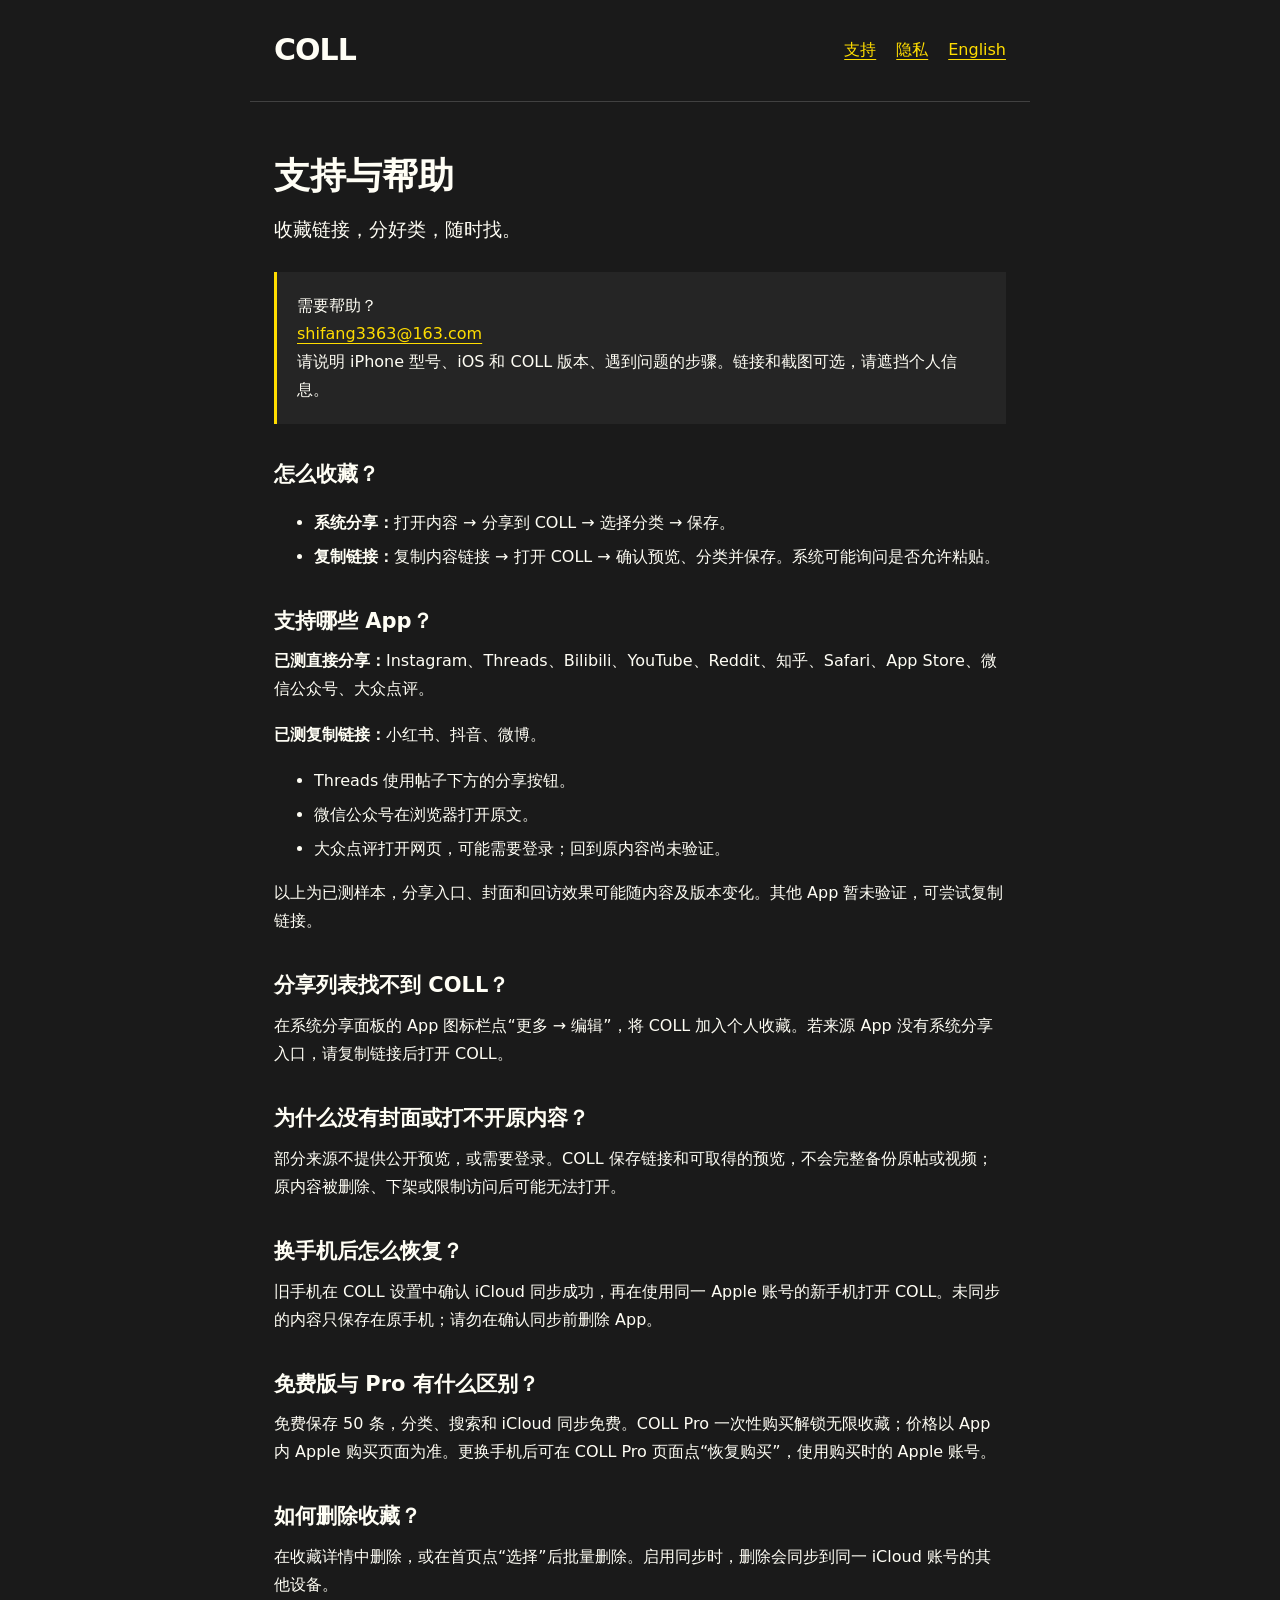
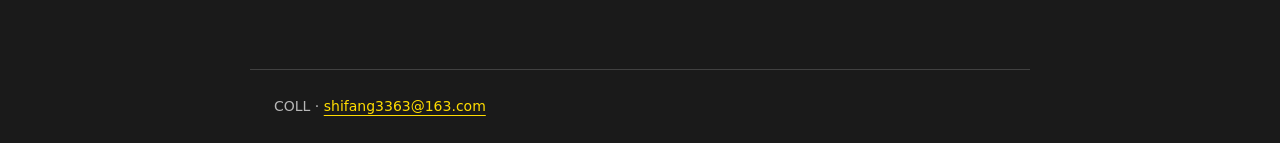
==== index.html @ 01c6724b "Publish bilingual COLL support and privacy pages" ====
<!doctype html><html lang="zh-Hans"><head><meta charset="utf-8"><meta name="viewport" content="width=device-width,initial-scale=1"><meta name="description" content="支持与帮助 · COLL"><title>支持与帮助 · COLL</title><link rel="stylesheet" href="style.css"></head><body><header><a class="brand" href="index.html">COLL</a><nav aria-label="导航"><a href="index.html">支持</a><a href="privacy.html">隐私</a><a href="support-en.html" lang="en">English</a></nav></header><main><h1>支持与帮助</h1><p class="intro">收藏链接，分好类，随时找。</p><div class="contact">需要帮助？<br><a href="mailto:shifang3363@163.com">shifang3363@163.com</a><br>请说明 iPhone 型号、iOS 和 COLL 版本、遇到问题的步骤。链接和截图可选，请遮挡个人信息。</div>
<h2>怎么收藏？</h2><ul><li><strong>系统分享：</strong>打开内容 → 分享到 COLL → 选择分类 → 保存。</li><li><strong>复制链接：</strong>复制内容链接 → 打开 COLL → 确认预览、分类并保存。系统可能询问是否允许粘贴。</li></ul>
<h2>支持哪些 App？</h2><p><strong>已测直接分享：</strong>Instagram、Threads、Bilibili、YouTube、Reddit、知乎、Safari、App Store、微信公众号、大众点评。</p><p><strong>已测复制链接：</strong>小红书、抖音、微博。</p><ul><li>Threads 使用帖子下方的分享按钮。</li><li>微信公众号在浏览器打开原文。</li><li>大众点评打开网页，可能需要登录；回到原内容尚未验证。</li></ul><p>以上为已测样本，分享入口、封面和回访效果可能随内容及版本变化。其他 App 暂未验证，可尝试复制链接。</p>
<h2>分享列表找不到 COLL？</h2><p>在系统分享面板的 App 图标栏点“更多 → 编辑”，将 COLL 加入个人收藏。若来源 App 没有系统分享入口，请复制链接后打开 COLL。</p>
<h2>为什么没有封面或打不开原内容？</h2><p>部分来源不提供公开预览，或需要登录。COLL 保存链接和可取得的预览，不会完整备份原帖或视频；原内容被删除、下架或限制访问后可能无法打开。</p>
<h2>换手机后怎么恢复？</h2><p>旧手机在 COLL 设置中确认 iCloud 同步成功，再在使用同一 Apple 账号的新手机打开 COLL。未同步的内容只保存在原手机；请勿在确认同步前删除 App。</p>
<h2>免费版与 Pro 有什么区别？</h2><p>免费保存 50 条，分类、搜索和 iCloud 同步免费。COLL Pro 一次性购买解锁无限收藏；价格以 App 内 Apple 购买页面为准。更换手机后可在 COLL Pro 页面点“恢复购买”，使用购买时的 Apple 账号。</p>
<h2>如何删除收藏？</h2><p>在收藏详情中删除，或在首页点“选择”后批量删除。启用同步时，删除会同步到同一 iCloud 账号的其他设备。</p></main><footer>COLL · <a href="mailto:shifang3363@163.com">shifang3363@163.com</a></footer></body></html>
---- style.css ----
*{box-sizing:border-box}body{margin:0;background:#1a1a1a;color:#fffef5;font:16px/1.75 system-ui,-apple-system,sans-serif}main,header,footer{max-width:780px;margin:auto;padding:24px}header{display:flex;align-items:center;justify-content:space-between;gap:20px;border-bottom:1px solid #414141}a{color:#ffdd00;text-underline-offset:4px}nav{display:flex;gap:20px;flex-wrap:wrap}.brand{font-size:30px;font-weight:900;letter-spacing:-1px;color:#fffef5;text-decoration:none}h1{font-size:36px;line-height:1.2;margin:28px 0 16px}h2{font-size:21px;margin:32px 0 8px}p{margin:8px 0 18px}.meta,footer{color:#b7b7b7;font-size:14px}.intro{font-size:19px}.contact{padding:20px;background:#252525;border-left:3px solid #ffdd00;margin:26px 0;overflow-wrap:anywhere}li{margin:6px 0}footer{border-top:1px solid #414141;margin-top:28px}@media(max-width:500px){header,main,footer{padding:20px}h1{font-size:30px}nav{gap:12px;font-size:14px}}
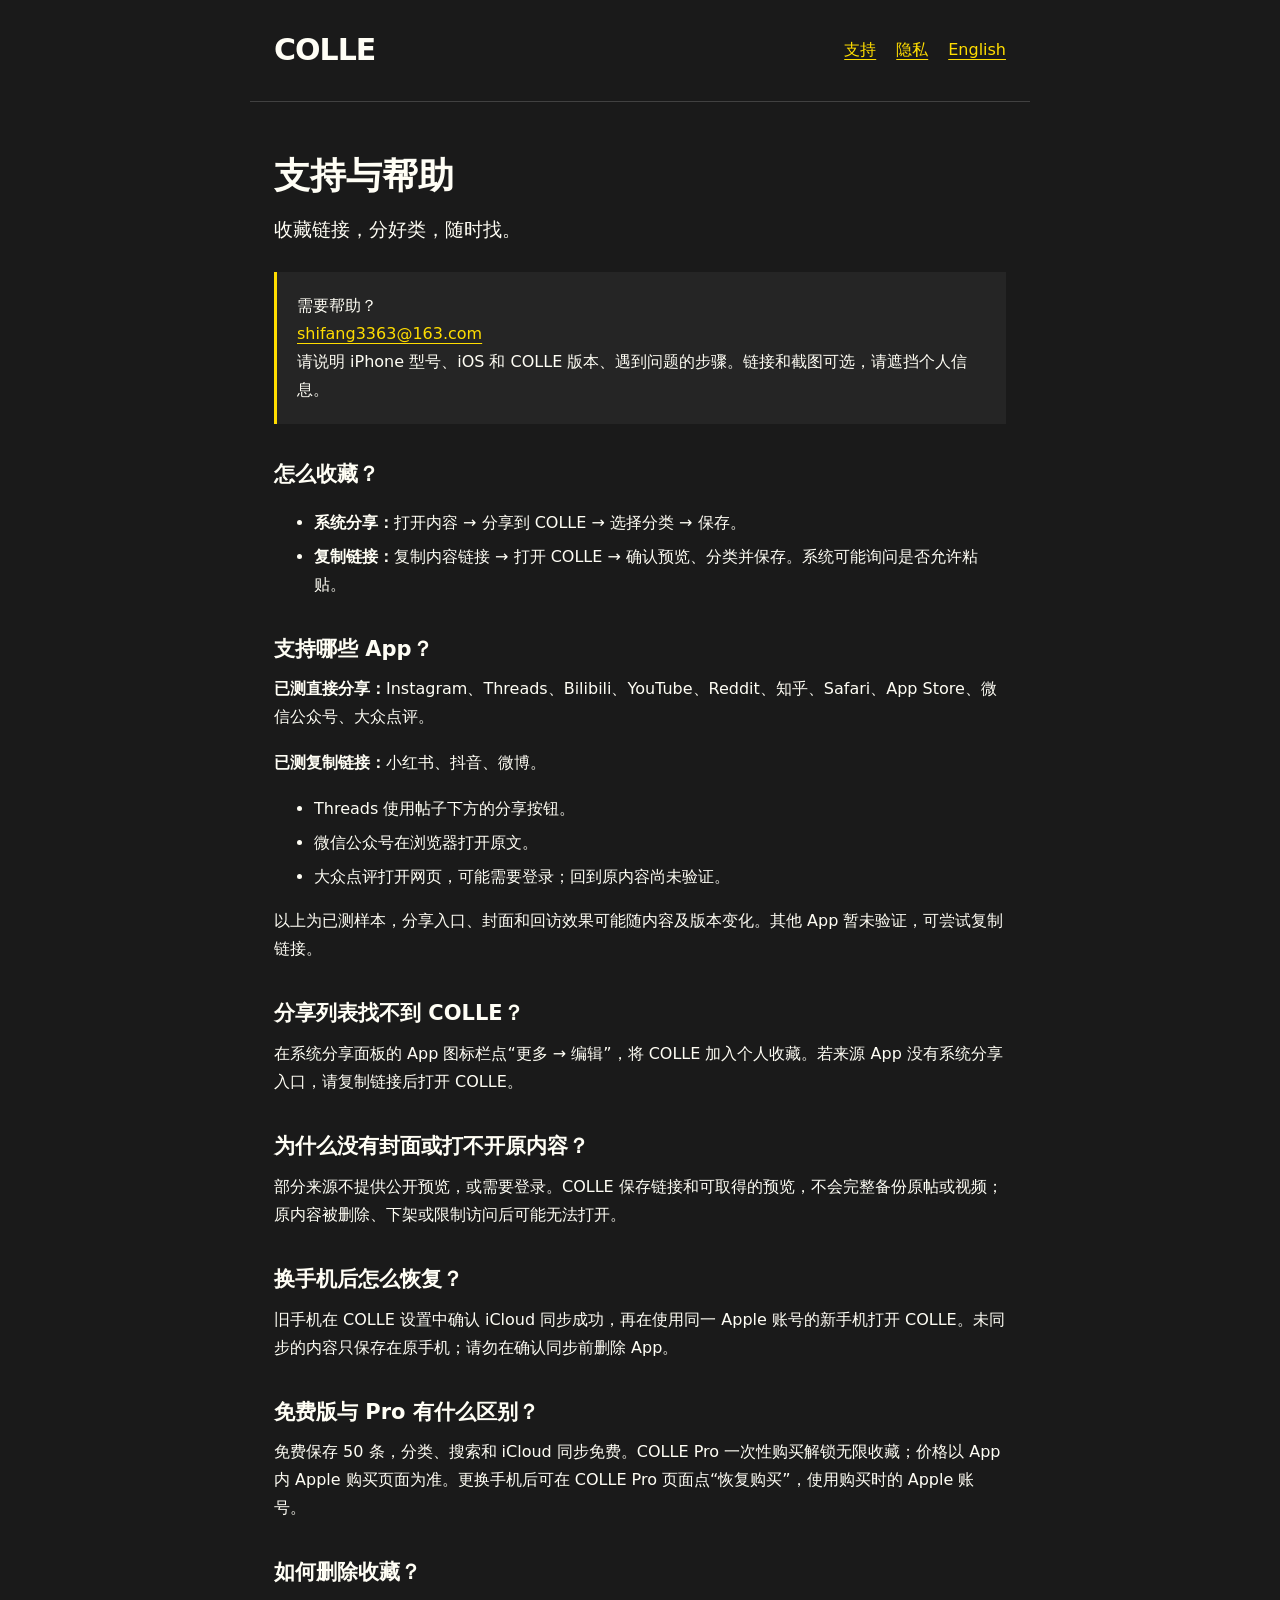
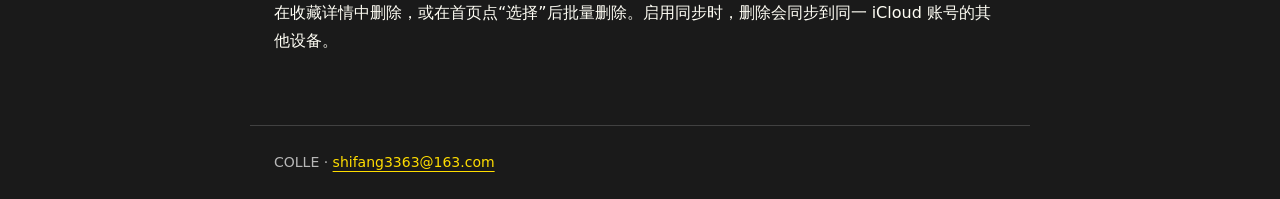
==== commit b073425e: "Rename support site branding to COLLE" ====
--- a/index.html
+++ b/index.html
@@ -1,8 +1,8 @@
-<!doctype html><html lang="zh-Hans"><head><meta charset="utf-8"><meta name="viewport" content="width=device-width,initial-scale=1"><meta name="description" content="支持与帮助 · COLL"><title>支持与帮助 · COLL</title><link rel="stylesheet" href="style.css"></head><body><header><a class="brand" href="index.html">COLL</a><nav aria-label="导航"><a href="index.html">支持</a><a href="privacy.html">隐私</a><a href="support-en.html" lang="en">English</a></nav></header><main><h1>支持与帮助</h1><p class="intro">收藏链接，分好类，随时找。</p><div class="contact">需要帮助？<br><a href="mailto:shifang3363@163.com">shifang3363@163.com</a><br>请说明 iPhone 型号、iOS 和 COLL 版本、遇到问题的步骤。链接和截图可选，请遮挡个人信息。</div>
-<h2>怎么收藏？</h2><ul><li><strong>系统分享：</strong>打开内容 → 分享到 COLL → 选择分类 → 保存。</li><li><strong>复制链接：</strong>复制内容链接 → 打开 COLL → 确认预览、分类并保存。系统可能询问是否允许粘贴。</li></ul>
+<!doctype html><html lang="zh-Hans"><head><meta charset="utf-8"><meta name="viewport" content="width=device-width,initial-scale=1"><meta name="description" content="支持与帮助 · COLLE"><title>支持与帮助 · COLLE</title><link rel="stylesheet" href="style.css"></head><body><header><a class="brand" href="index.html">COLLE</a><nav aria-label="导航"><a href="index.html">支持</a><a href="privacy.html">隐私</a><a href="support-en.html" lang="en">English</a></nav></header><main><h1>支持与帮助</h1><p class="intro">收藏链接，分好类，随时找。</p><div class="contact">需要帮助？<br><a href="mailto:shifang3363@163.com">shifang3363@163.com</a><br>请说明 iPhone 型号、iOS 和 COLLE 版本、遇到问题的步骤。链接和截图可选，请遮挡个人信息。</div>
+<h2>怎么收藏？</h2><ul><li><strong>系统分享：</strong>打开内容 → 分享到 COLLE → 选择分类 → 保存。</li><li><strong>复制链接：</strong>复制内容链接 → 打开 COLLE → 确认预览、分类并保存。系统可能询问是否允许粘贴。</li></ul>
 <h2>支持哪些 App？</h2><p><strong>已测直接分享：</strong>Instagram、Threads、Bilibili、YouTube、Reddit、知乎、Safari、App Store、微信公众号、大众点评。</p><p><strong>已测复制链接：</strong>小红书、抖音、微博。</p><ul><li>Threads 使用帖子下方的分享按钮。</li><li>微信公众号在浏览器打开原文。</li><li>大众点评打开网页，可能需要登录；回到原内容尚未验证。</li></ul><p>以上为已测样本，分享入口、封面和回访效果可能随内容及版本变化。其他 App 暂未验证，可尝试复制链接。</p>
-<h2>分享列表找不到 COLL？</h2><p>在系统分享面板的 App 图标栏点“更多 → 编辑”，将 COLL 加入个人收藏。若来源 App 没有系统分享入口，请复制链接后打开 COLL。</p>
-<h2>为什么没有封面或打不开原内容？</h2><p>部分来源不提供公开预览，或需要登录。COLL 保存链接和可取得的预览，不会完整备份原帖或视频；原内容被删除、下架或限制访问后可能无法打开。</p>
-<h2>换手机后怎么恢复？</h2><p>旧手机在 COLL 设置中确认 iCloud 同步成功，再在使用同一 Apple 账号的新手机打开 COLL。未同步的内容只保存在原手机；请勿在确认同步前删除 App。</p>
-<h2>免费版与 Pro 有什么区别？</h2><p>免费保存 50 条，分类、搜索和 iCloud 同步免费。COLL Pro 一次性购买解锁无限收藏；价格以 App 内 Apple 购买页面为准。更换手机后可在 COLL Pro 页面点“恢复购买”，使用购买时的 Apple 账号。</p>
-<h2>如何删除收藏？</h2><p>在收藏详情中删除，或在首页点“选择”后批量删除。启用同步时，删除会同步到同一 iCloud 账号的其他设备。</p></main><footer>COLL · <a href="mailto:shifang3363@163.com">shifang3363@163.com</a></footer></body></html>+<h2>分享列表找不到 COLLE？</h2><p>在系统分享面板的 App 图标栏点“更多 → 编辑”，将 COLLE 加入个人收藏。若来源 App 没有系统分享入口，请复制链接后打开 COLLE。</p>
+<h2>为什么没有封面或打不开原内容？</h2><p>部分来源不提供公开预览，或需要登录。COLLE 保存链接和可取得的预览，不会完整备份原帖或视频；原内容被删除、下架或限制访问后可能无法打开。</p>
+<h2>换手机后怎么恢复？</h2><p>旧手机在 COLLE 设置中确认 iCloud 同步成功，再在使用同一 Apple 账号的新手机打开 COLLE。未同步的内容只保存在原手机；请勿在确认同步前删除 App。</p>
+<h2>免费版与 Pro 有什么区别？</h2><p>免费保存 50 条，分类、搜索和 iCloud 同步免费。COLLE Pro 一次性购买解锁无限收藏；价格以 App 内 Apple 购买页面为准。更换手机后可在 COLLE Pro 页面点“恢复购买”，使用购买时的 Apple 账号。</p>
+<h2>如何删除收藏？</h2><p>在收藏详情中删除，或在首页点“选择”后批量删除。启用同步时，删除会同步到同一 iCloud 账号的其他设备。</p></main><footer>COLLE · <a href="mailto:shifang3363@163.com">shifang3363@163.com</a></footer></body></html>
